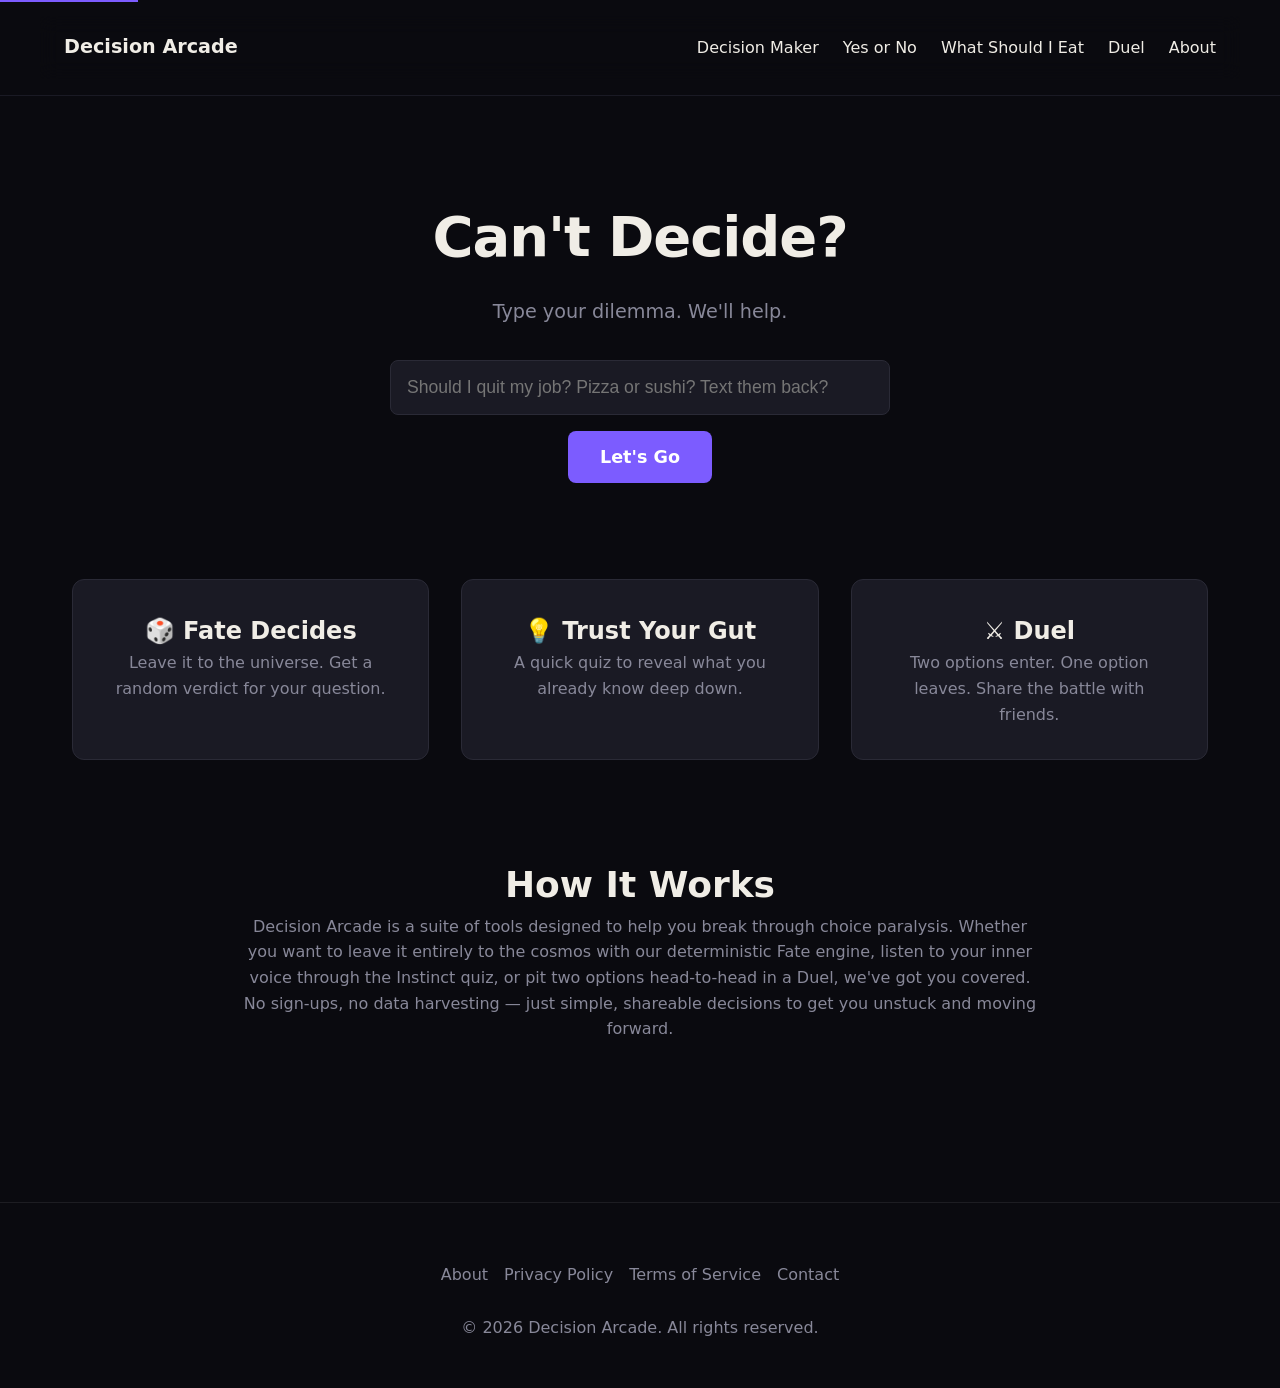
==== index.html @ 9a16ab04 "Initial commit: Decision Arcade static site with pre-monetization ad readiness" ====
<!DOCTYPE html>
<html lang="en">
<head>
    <meta charset="UTF-8">
    <meta name="viewport" content="width=device-width, initial-scale=1.0">
    <title>Decision Arcade — Can't Decide? We'll Fix That</title>
    <meta name="description" content="Free online decision maker. Type your dilemma, pick a mode, and get an instant answer. Shareable results, no sign-up required.">
    <link rel="canonical" href="https://decisionarcade.netlify.app/">
    
    <meta property="og:title" content="Decision Arcade — Can't Decide? We'll Fix That">
    <meta property="og:description" content="Free decision maker tool. Get a random verdict, trust your gut with a quick quiz, or duel two options head-to-head.">
    <meta property="og:type" content="website">
    <meta property="og:url" content="https://decisionarcade.netlify.app/">
    <meta property="og:image" content="https://decisionarcade.netlify.app/assets/og-image.png">
    
    <meta name="twitter:card" content="summary_large_image">
    <meta name="twitter:title" content="Decision Arcade — Can't Decide? We'll Fix That">
    <meta name="twitter:description" content="Free decision maker tool. Get a random verdict, trust your gut with a quick quiz, or duel two options head-to-head.">
    <meta name="twitter:image" content="https://decisionarcade.netlify.app/assets/og-image.png">
    
    <link rel="icon" href="/favicon.svg" type="image/svg+xml">
    <link rel="stylesheet" href="/css/style.css">
    
    <style>
        /* Essential inline styles for structure matching the dark cinematic design */
        body { background-color: #0A0A0F; color: #F0EDE6; font-family: system-ui, -apple-system, sans-serif; margin: 0; padding: 0; line-height: 1.6; }
        a { color: #7C5CFF; text-decoration: none; }
        .skip-link { position: absolute; top: -40px; left: 0; background: #7C5CFF; color: white; padding: 8px; z-index: 100; }
        .skip-link:focus { top: 0; }
        header, footer { padding: 1rem 2rem; border-bottom: 1px solid #1a1a24; }
        footer { border-top: 1px solid #1a1a24; border-bottom: none; text-align: center; padding: 2rem; }
        .site-nav { display: flex; justify-content: space-between; align-items: center; max-width: 1200px; margin: 0 auto; }
        .site-nav .logo { font-weight: bold; font-size: 1.2rem; color: #F0EDE6; }
        .site-nav .links { display: flex; gap: 1.5rem; }
        .site-nav .links a { color: #F0EDE6; }
        main { max-width: 1200px; margin: 0 auto; padding: 2rem; min-height: 80vh; }
        .hero { text-align: center; padding: 4rem 0; }
        .hero h1 { font-size: 3.5rem; margin-bottom: 1rem; color: #F0EDE6; }
        .text-muted { color: #888899; }
        .input-field { background: #1a1a24; border: 1px solid #2a2a36; color: #F0EDE6; padding: 1rem; width: 100%; max-width: 500px; border-radius: 8px; font-size: 1.1rem; margin-bottom: 1rem; min-height: 48px; }
        .btn-primary { background: #7C5CFF; color: white; border: none; padding: 1rem 2rem; border-radius: 8px; font-size: 1.1rem; cursor: pointer; min-height: 48px; font-weight: bold; }
        .btn-primary:hover { background: #6b4de6; }
        .modes-preview { display: grid; grid-template-columns: repeat(auto-fit, minmax(300px, 1fr)); gap: 2rem; padding: 2rem 0; }
        .mode-card { background: #1a1a24; padding: 2rem; border-radius: 12px; text-align: center; transition: transform 0.2s; border: 1px solid #2a2a36; display: block; }
        .mode-card:hover { transform: translateY(-5px); border-color: #7C5CFF; }
        .mode-card h3 { color: #F0EDE6; font-size: 1.5rem; margin-top: 0; }
        .mode-card p { color: #888899; margin-bottom: 0; }
        .how-it-works { text-align: center; max-width: 800px; margin: 4rem auto; }
        @media (max-width: 768px) { .site-nav .links { display: none; } }
    </style>
</head>
<body>
    <a href="#main-content" class="skip-link">Skip to content</a>
    
    <header>
        <nav class="site-nav">
            <a href="/" class="logo">Decision Arcade</a>
            <div class="links">
                <a href="/decision-maker/">Decision Maker</a>
                <a href="/yes-or-no/">Yes or No</a>
                <a href="/what-should-i-eat/">What Should I Eat</a>
                <a href="/duel/">Duel</a>
                <a href="/about/">About</a>
            </div>
            <button class="mobile-nav-toggle" style="display:none; min-height:48px; min-width:48px;" aria-label="Toggle Menu">☰</button>
        </nav>
    </header>

    <main id="main-content">
        <section class="hero">
            <h1>Can't Decide?</h1>
            <p class="text-muted" style="font-size: 1.2rem; margin-bottom: 2rem;">Type your dilemma. We'll help.</p>
            
            <form id="home-form" action="/decision-maker/" method="GET">
                <input type="text" name="q" id="home-input" class="input-field" placeholder="Should I quit my job? Pizza or sushi? Text them back?" required>
                <br>
                <button type="submit" class="btn-primary">Let's Go</button>
            </form>
        </section>

        <div class="ad-slot ad-slot-content">
            
        </div>

        <section class="modes-preview">
            <a href="/decision-maker/" class="mode-card">
                <h3>🎲 Fate Decides</h3>
                <p>Leave it to the universe. Get a random verdict for your question.</p>
            </a>
            
            <a href="/decision-maker/" class="mode-card">
                <h3>💡 Trust Your Gut</h3>
                <p>A quick quiz to reveal what you already know deep down.</p>
            </a>
            
            <a href="/decision-maker/" class="mode-card">
                <h3>⚔️ Duel</h3>
                <p>Two options enter. One option leaves. Share the battle with friends.</p>
            </a>
        </section>

        <section class="how-it-works">
            <h2>How It Works</h2>
            <p class="text-muted">Decision Arcade is a suite of tools designed to help you break through choice paralysis. Whether you want to leave it entirely to the cosmos with our deterministic Fate engine, listen to your inner voice through the Instinct quiz, or pit two options head-to-head in a Duel, we've got you covered. No sign-ups, no data harvesting — just simple, shareable decisions to get you unstuck and moving forward.</p>
        </section>
    </main>

    <div class="ad-slot ad-slot-footer" style="max-width: 1200px; margin: 0 auto 2rem auto;">
        
    </div>

    <footer class="site-footer">
        <div style="margin-bottom: 1rem; display: flex; justify-content: center; gap: 1rem; flex-wrap: wrap;">
            <a href="/about/" style="color: #888899; min-height: 48px; display: inline-flex; align-items: center;">About</a>
            <a href="/privacy/" style="color: #888899; min-height: 48px; display: inline-flex; align-items: center;">Privacy Policy</a>
            <a href="/terms/" style="color: #888899; min-height: 48px; display: inline-flex; align-items: center;">Terms of Service</a>
            <a href="/contact/" style="color: #888899; min-height: 48px; display: inline-flex; align-items: center;">Contact</a>
        </div>
        <p class="text-muted" style="margin: 0;">&copy; 2026 Decision Arcade. All rights reserved.</p>
    </footer>

    <script src="/js/seo.js"></script>
    <script src="/js/app.js"></script>
    <script>
        document.getElementById('home-form').addEventListener('submit', function(e) {
            e.preventDefault();
            const val = document.getElementById('home-input').value;
            if(val) {
                sessionStorage.setItem('da_current_question', val);
                window.location.href = '/decision-maker/';
            }
        });
    </script>
</body>
</html>
---- css/style.css ----
/* css/style.css */
/* Mobile-first responsive stylesheet */
:root {
  --bg: #0A0A0F;
  --surface: #141420;
  --glass: rgba(255,255,255,0.04);
  --glass-border: rgba(255,255,255,0.08);
  --text: #F0EDE6;
  --text-muted: #8A8A9A;
  --accent: #7C5CFF;
  --accent-glow: rgba(124,92,255,0.3);
  --accent-hover: #9B7FFF;
  --success: #4ADE80;
  --danger: #F87171;
}

/* RESET */
*, *::before, *::after {
  box-sizing: border-box;
}

body, h1, h2, h3, p, ul, li {
  margin: 0;
  padding: 0;
}

html {
  scroll-behavior: smooth;
}

body {
  background-color: var(--bg);
  color: var(--text);
  font-family: 'Inter', -apple-system, BlinkMacSystemFont, 'Segoe UI', sans-serif;
  line-height: 1.6;
  font-size: 1rem;
}

img, svg {
  max-width: 100%;
  display: block;
}

a {
  color: inherit;
  text-decoration: none;
}

button {
  cursor: pointer;
  border: none;
  background: transparent;
  font-family: inherit;
  padding: 0;
}

/* TYPOGRAPHY */
h1 {
  font-size: clamp(2rem, 5vw, 3.5rem);
  font-weight: 800;
  letter-spacing: -0.02em;
}

h2 {
  font-size: clamp(1.5rem, 3vw, 2.25rem);
  font-weight: 700;
}

h3 {
  font-size: clamp(1.2rem, 2vw, 1.5rem);
  font-weight: 600;
}

/* LAYOUT CLASSES */
.container {
  max-width: 720px;
  margin: 0 auto;
  padding: 0 1.5rem;
}

.container-wide {
  max-width: 960px;
  margin: 0 auto;
  padding: 0 1.5rem;
}

/* COMPONENTS */
.glass-card {
  background: var(--glass);
  border: 1px solid var(--glass-border);
  border-radius: 16px;
  backdrop-filter: blur(16px);
  padding: 2rem;
}

.btn-primary {
  background: var(--accent);
  color: #fff;
  border-radius: 12px;
  padding: 1rem 2rem;
  min-height: 48px;
  font-weight: 600;
  transition: all 0.2s ease;
}
.btn-primary:hover {
  background: var(--accent-hover);
  box-shadow: 0 0 15px var(--accent-glow);
}

.btn-secondary {
  background: transparent;
  border: 1px solid var(--glass-border);
  color: var(--text);
  border-radius: 12px;
  padding: 1rem 2rem;
  min-height: 48px;
  font-weight: 600;
  transition: all 0.2s ease;
}
.btn-secondary:hover {
  background: var(--glass);
}

.btn-ghost {
  background: none;
  border: none;
  color: var(--accent);
  padding: 0.5rem 1rem;
  font-weight: 600;
}
.btn-ghost:hover {
  text-decoration: underline;
}

.input-field {
  background: var(--surface);
  border: 1px solid var(--glass-border);
  border-radius: 12px;
  padding: 1rem 1.5rem;
  color: var(--text);
  font-size: 1.125rem;
  width: 100%;
  transition: border-color 0.2s ease, box-shadow 0.2s ease;
}
.input-field:focus {
  outline: none;
  border-color: var(--accent);
  box-shadow: 0 0 0 2px var(--accent-glow);
}

.mode-card {
  background: var(--glass);
  border: 1px solid var(--glass-border);
  border-radius: 16px;
  backdrop-filter: blur(16px);
  padding: 1.5rem;
  cursor: pointer;
  transition: transform 0.2s ease, border-color 0.2s ease;
}
.mode-card:hover {
  transform: translateY(-4px);
  border-color: var(--accent);
}

.result-screen {
  text-align: center;
  position: relative;
}
.result-screen::before {
  content: '';
  position: absolute;
  top: 50%;
  left: 50%;
  transform: translate(-50%, -50%);
  width: 200px;
  height: 200px;
  background: var(--accent-glow);
  filter: blur(50px);
  z-index: -1;
  border-radius: 50%;
}

.verdict-text {
  font-size: clamp(2rem, 8vw, 4rem);
  font-weight: 800;
  text-transform: uppercase;
  color: var(--accent);
  margin-bottom: 1rem;
}

.feedback-btn {
  background: var(--surface);
  border: 1px solid var(--glass-border);
  border-radius: 20px;
  padding: 0.5rem 1rem;
  font-size: 0.875rem;
  color: var(--text-muted);
  transition: all 0.2s ease;
}
.feedback-btn:hover {
  background: var(--glass);
  color: var(--text);
}

/* AD SLOTS — Pre-monetization: containers exist in DOM but are visually
   hidden. When an ad network is connected, remove `display:none` and
   restore min-heights. Never add fake ad text or placeholder imagery. */
.ad-slot {
  display: none;          /* hidden until ad network active */
  margin: 0;
  padding: 0;
  border: none;
  background: transparent;
}
.ad-slot-header {
  min-height: 0;
}
.ad-slot-content {
  min-height: 0;
}
.ad-slot-footer {
  min-height: 0;
}

/* NAVIGATION */
.site-nav {
  display: flex;
  justify-content: space-between;
  align-items: center;
  padding: 1rem 1.5rem;
  position: sticky;
  top: 0;
  z-index: 100;
  background: rgba(10, 10, 15, 0.8);
  backdrop-filter: blur(10px);
}
.nav-logo {
  font-weight: 800;
  font-size: 1.25rem;
  color: var(--accent);
  text-decoration: none;
}
.nav-links {
  display: none;
  gap: 1.5rem;
  list-style: none;
}
.nav-toggle {
  display: block;
  width: 48px;
  height: 48px;
  color: var(--text);
  font-size: 1.5rem;
}
.nav-mobile {
  position: fixed;
  top: 0;
  left: 0;
  width: 100%;
  height: 100vh;
  background: var(--bg);
  z-index: 99;
  display: none;
  flex-direction: column;
  align-items: center;
  justify-content: center;
  gap: 2rem;
  list-style: none;
}
.nav-mobile.active {
  display: flex;
}

/* FOOTER */
.site-footer {
  padding: 3rem 1.5rem;
  border-top: 1px solid var(--glass-border);
  color: var(--text-muted);
  margin-top: 4rem;
}
.site-footer-grid {
  display: grid;
  grid-template-columns: repeat(auto-fit, minmax(150px, 1fr));
  gap: 2rem;
  max-width: 960px;
  margin: 0 auto;
}

/* HISTORY */
.history-section {
  margin-top: 2rem;
}
.history-item {
  background: var(--glass);
  border: 1px solid var(--glass-border);
  border-radius: 8px;
  padding: 1rem;
  margin-bottom: 0.5rem;
  display: flex;
  flex-direction: column;
  gap: 0.5rem;
}
.history-clear {
  color: var(--danger);
  font-size: 0.875rem;
  margin-top: 1rem;
}

/* SCREENS */
.screen {
  display: none;
}
.screen.active {
  display: block;
  animation: fadeIn 0.5s ease;
}

/* FAQ */
.faq-section {
  max-width: 720px;
  margin: 0 auto;
}
.faq-item {
  border-bottom: 1px solid var(--glass-border);
}
.faq-question {
  font-weight: 600;
  cursor: pointer;
  padding: 1rem 0;
  display: flex;
  justify-content: space-between;
  align-items: center;
}
.faq-question::after {
  content: '+';
  font-size: 1.5rem;
  color: var(--accent);
}
.faq-item.open .faq-question::after {
  content: '-';
}
.faq-answer {
  padding: 0 0 1rem;
  color: var(--text-muted);
  max-height: 0;
  overflow: hidden;
  transition: max-height 0.3s ease, opacity 0.3s ease;
  opacity: 0;
}
.faq-item.open .faq-answer {
  max-height: 500px;
  opacity: 1;
}

/* CONTENT */
.editorial-section {
  max-width: 720px;
  margin: 3rem auto 0;
  line-height: 1.8;
}
.editorial-section h2 {
  margin-bottom: 1rem;
}
.editorial-section p {
  margin-bottom: 1rem;
  color: var(--text-muted);
}

/* UTILITIES */
.sr-only {
  position: absolute;
  width: 1px;
  height: 1px;
  padding: 0;
  margin: -1px;
  overflow: hidden;
  clip: rect(0, 0, 0, 0);
  white-space: nowrap;
  border-width: 0;
}
.text-accent { color: var(--accent); }
.text-muted { color: var(--text-muted); }
.glow { box-shadow: 0 0 30px var(--accent-glow); }
.fade-in { animation: fadeIn 0.5s ease; }
.scale-in { animation: scaleIn 0.3s ease; }
.toast {
  position: fixed;
  bottom: 2rem;
  left: 50%;
  transform: translateX(-50%) translateY(100px);
  background: var(--surface);
  color: var(--text);
  padding: 1rem 2rem;
  border-radius: 8px;
  border: 1px solid var(--glass-border);
  z-index: 1000;
  opacity: 0;
  transition: transform 0.3s ease, opacity 0.3s ease;
}
.toast.show {
  transform: translateX(-50%) translateY(0);
  opacity: 1;
}

/* ANIMATIONS */
@keyframes fadeIn {
  from { opacity: 0; transform: translateY(10px); }
  to { opacity: 1; transform: translateY(0); }
}
@keyframes scaleIn {
  from { opacity: 0; transform: scale(0.95); }
  to { opacity: 1; transform: scale(1); }
}
@keyframes pulse {
  0%, 100% { opacity: 1; }
  50% { opacity: 0.7; }
}

/* RESPONSIVE */
@media (min-width: 640px) {
  .history-item {
    flex-direction: row;
    align-items: center;
    justify-content: space-between;
  }
}
@media (min-width: 768px) {
  .nav-links { display: flex; }
  .nav-toggle { display: none; }
  .nav-mobile { display: none !important; }
}
@media (min-width: 1024px) {
  .container { padding: 0 2rem; }
  .container-wide { padding: 0 2rem; }
  .glass-card { padding: 3rem; }
}
@media (prefers-reduced-motion: reduce) {
  *, *::before, *::after {
    animation-duration: 0.01ms !important;
    animation-iteration-count: 1 !important;
    transition-duration: 0.01ms !important;
    scroll-behavior: auto !important;
  }
}
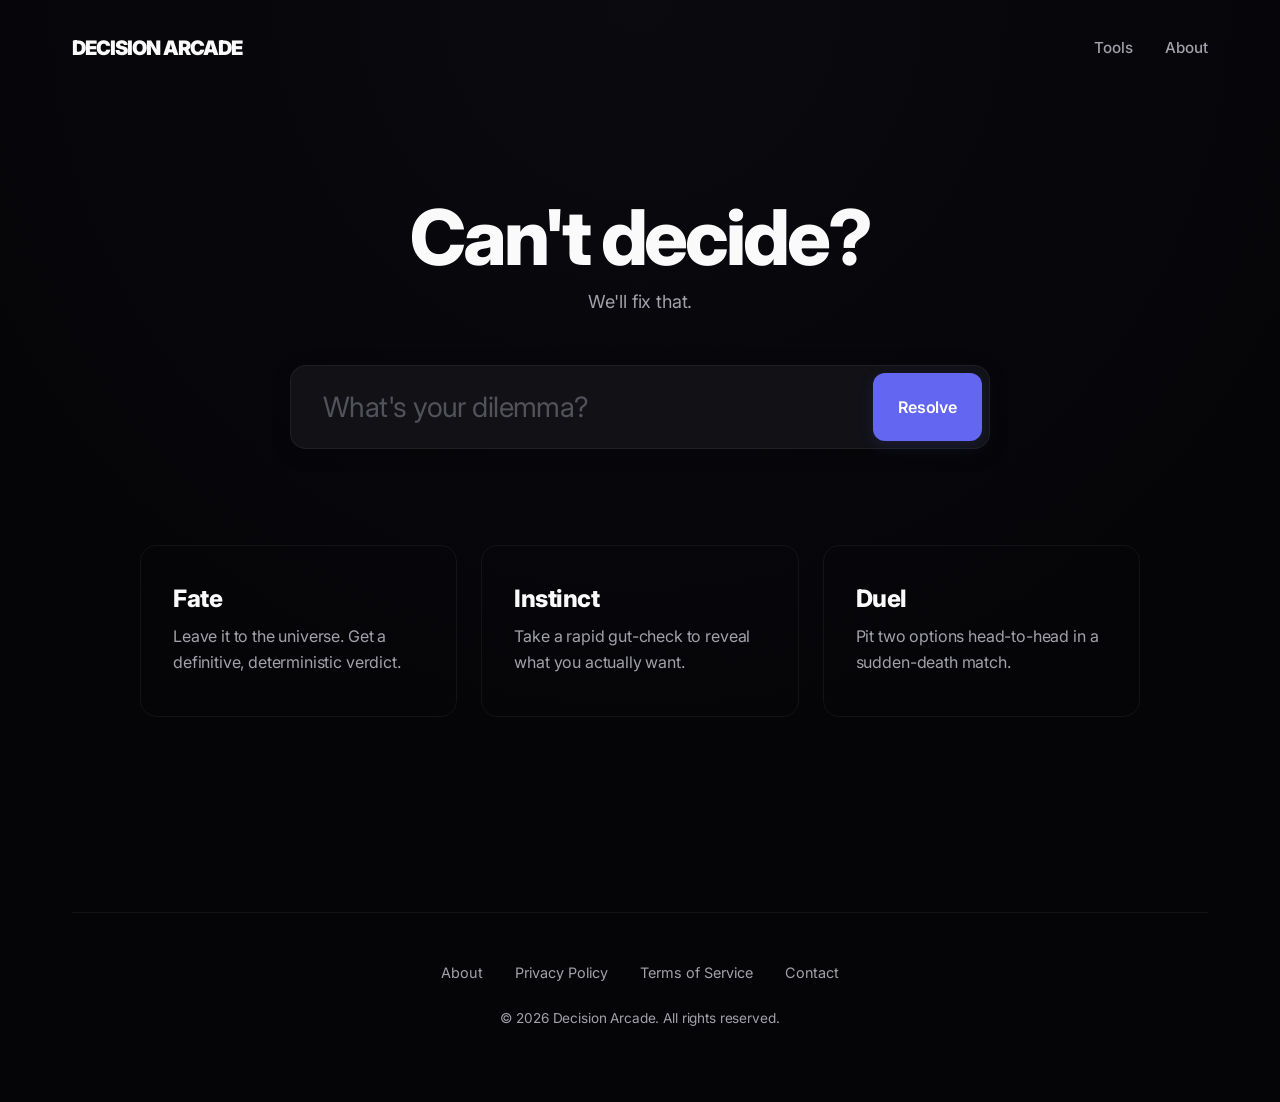
==== commit 5553e2f0: "V2 Cinematic Redesign" ====
--- a/index.html
+++ b/index.html
@@ -3,121 +3,81 @@
 <head>
     <meta charset="UTF-8">
     <meta name="viewport" content="width=device-width, initial-scale=1.0">
-    <title>Decision Arcade — Can't Decide? We'll Fix That</title>
+    <title>Decision Arcade � Can't Decide? We'll Fix That</title>
     <meta name="description" content="Free online decision maker. Type your dilemma, pick a mode, and get an instant answer. Shareable results, no sign-up required.">
     <link rel="canonical" href="https://decisionarcade.netlify.app/">
     
-    <meta property="og:title" content="Decision Arcade — Can't Decide? We'll Fix That">
+    <meta property="og:title" content="Decision Arcade � Can't Decide? We'll Fix That">
     <meta property="og:description" content="Free decision maker tool. Get a random verdict, trust your gut with a quick quiz, or duel two options head-to-head.">
     <meta property="og:type" content="website">
     <meta property="og:url" content="https://decisionarcade.netlify.app/">
-    <meta property="og:image" content="https://decisionarcade.netlify.app/assets/og-image.png">
+    <meta property="og:image" content="https://decisionarcade.netlify.app/assets/og-image.svg">
     
     <meta name="twitter:card" content="summary_large_image">
-    <meta name="twitter:title" content="Decision Arcade — Can't Decide? We'll Fix That">
+    <meta name="twitter:title" content="Decision Arcade � Can't Decide? We'll Fix That">
     <meta name="twitter:description" content="Free decision maker tool. Get a random verdict, trust your gut with a quick quiz, or duel two options head-to-head.">
-    <meta name="twitter:image" content="https://decisionarcade.netlify.app/assets/og-image.png">
+    <meta name="twitter:image" content="https://decisionarcade.netlify.app/assets/og-image.svg">
     
     <link rel="icon" href="/favicon.svg" type="image/svg+xml">
     <link rel="stylesheet" href="/css/style.css">
-    
-    <style>
-        /* Essential inline styles for structure matching the dark cinematic design */
-        body { background-color: #0A0A0F; color: #F0EDE6; font-family: system-ui, -apple-system, sans-serif; margin: 0; padding: 0; line-height: 1.6; }
-        a { color: #7C5CFF; text-decoration: none; }
-        .skip-link { position: absolute; top: -40px; left: 0; background: #7C5CFF; color: white; padding: 8px; z-index: 100; }
-        .skip-link:focus { top: 0; }
-        header, footer { padding: 1rem 2rem; border-bottom: 1px solid #1a1a24; }
-        footer { border-top: 1px solid #1a1a24; border-bottom: none; text-align: center; padding: 2rem; }
-        .site-nav { display: flex; justify-content: space-between; align-items: center; max-width: 1200px; margin: 0 auto; }
-        .site-nav .logo { font-weight: bold; font-size: 1.2rem; color: #F0EDE6; }
-        .site-nav .links { display: flex; gap: 1.5rem; }
-        .site-nav .links a { color: #F0EDE6; }
-        main { max-width: 1200px; margin: 0 auto; padding: 2rem; min-height: 80vh; }
-        .hero { text-align: center; padding: 4rem 0; }
-        .hero h1 { font-size: 3.5rem; margin-bottom: 1rem; color: #F0EDE6; }
-        .text-muted { color: #888899; }
-        .input-field { background: #1a1a24; border: 1px solid #2a2a36; color: #F0EDE6; padding: 1rem; width: 100%; max-width: 500px; border-radius: 8px; font-size: 1.1rem; margin-bottom: 1rem; min-height: 48px; }
-        .btn-primary { background: #7C5CFF; color: white; border: none; padding: 1rem 2rem; border-radius: 8px; font-size: 1.1rem; cursor: pointer; min-height: 48px; font-weight: bold; }
-        .btn-primary:hover { background: #6b4de6; }
-        .modes-preview { display: grid; grid-template-columns: repeat(auto-fit, minmax(300px, 1fr)); gap: 2rem; padding: 2rem 0; }
-        .mode-card { background: #1a1a24; padding: 2rem; border-radius: 12px; text-align: center; transition: transform 0.2s; border: 1px solid #2a2a36; display: block; }
-        .mode-card:hover { transform: translateY(-5px); border-color: #7C5CFF; }
-        .mode-card h3 { color: #F0EDE6; font-size: 1.5rem; margin-top: 0; }
-        .mode-card p { color: #888899; margin-bottom: 0; }
-        .how-it-works { text-align: center; max-width: 800px; margin: 4rem auto; }
-        @media (max-width: 768px) { .site-nav .links { display: none; } }
-    </style>
 </head>
 <body>
-    <a href="#main-content" class="skip-link">Skip to content</a>
-    
-    <header>
-        <nav class="site-nav">
-            <a href="/" class="logo">Decision Arcade</a>
+    <div class="container">
+        <header>
+            <nav class="site-nav reveal">
+                <a href="/" class="logo">Decision Arcade</a>
+                <div class="links">
+                    <a href="/decision-maker/">Tools</a>
+                    <a href="/about/">About</a>
+                </div>
+            </nav>
+        </header>
+
+        <main id="main-content" class="flex-center" style="flex-direction: column; text-align: center; justify-content: center;">
+            <div style="max-width: 800px; width: 100%;">
+                <h1 class="reveal reveal-delay-1" style="margin-bottom: 0.5rem;">Can't decide?</h1>
+                <p class="reveal reveal-delay-1 text-muted" style="margin-bottom: 3rem;">We'll fix that.</p>
+                
+                <form id="home-form" action="/decision-maker/" method="GET" class="reveal reveal-delay-2">
+                    <div style="position: relative; max-width: 700px; margin: 0 auto;">
+                        <input type="text" name="q" id="home-input" class="input-field" placeholder="What's your dilemma?" required autocomplete="off" style="padding-right: 120px;">
+                        <button type="submit" class="btn btn-primary" style="position: absolute; right: 8px; top: 8px; bottom: 8px; padding: 0 1.5rem;">Resolve</button>
+                    </div>
+                </form>
+            </div>
+            
+            <div class="ad-slot ad-slot-content"></div>
+
+            <section class="modes-grid reveal reveal-delay-3" style="margin-top: 6rem; text-align: left;">
+                <a href="/decision-maker/" class="mode-card">
+                    <h3>Fate</h3>
+                    <p>Leave it to the universe. Get a definitive, deterministic verdict.</p>
+                </a>
+                
+                <a href="/decision-maker/" class="mode-card">
+                    <h3>Instinct</h3>
+                    <p>Take a rapid gut-check to reveal what you actually want.</p>
+                </a>
+                
+                <a href="/decision-maker/" class="mode-card">
+                    <h3>Duel</h3>
+                    <p>Pit two options head-to-head in a sudden-death match.</p>
+                </a>
+            </section>
+        </main>
+
+        <div class="ad-slot ad-slot-footer"></div>
+
+        <footer class="site-footer reveal reveal-delay-3">
             <div class="links">
-                <a href="/decision-maker/">Decision Maker</a>
-                <a href="/yes-or-no/">Yes or No</a>
-                <a href="/what-should-i-eat/">What Should I Eat</a>
-                <a href="/duel/">Duel</a>
                 <a href="/about/">About</a>
+                <a href="/privacy/">Privacy Policy</a>
+                <a href="/terms/">Terms of Service</a>
+                <a href="/contact/">Contact</a>
             </div>
-            <button class="mobile-nav-toggle" style="display:none; min-height:48px; min-width:48px;" aria-label="Toggle Menu">☰</button>
-        </nav>
-    </header>
-
-    <main id="main-content">
-        <section class="hero">
-            <h1>Can't Decide?</h1>
-            <p class="text-muted" style="font-size: 1.2rem; margin-bottom: 2rem;">Type your dilemma. We'll help.</p>
-            
-            <form id="home-form" action="/decision-maker/" method="GET">
-                <input type="text" name="q" id="home-input" class="input-field" placeholder="Should I quit my job? Pizza or sushi? Text them back?" required>
-                <br>
-                <button type="submit" class="btn-primary">Let's Go</button>
-            </form>
-        </section>
-
-        <div class="ad-slot ad-slot-content">
-            
-        </div>
-
-        <section class="modes-preview">
-            <a href="/decision-maker/" class="mode-card">
-                <h3>🎲 Fate Decides</h3>
-                <p>Leave it to the universe. Get a random verdict for your question.</p>
-            </a>
-            
-            <a href="/decision-maker/" class="mode-card">
-                <h3>💡 Trust Your Gut</h3>
-                <p>A quick quiz to reveal what you already know deep down.</p>
-            </a>
-            
-            <a href="/decision-maker/" class="mode-card">
-                <h3>⚔️ Duel</h3>
-                <p>Two options enter. One option leaves. Share the battle with friends.</p>
-            </a>
-        </section>
-
-        <section class="how-it-works">
-            <h2>How It Works</h2>
-            <p class="text-muted">Decision Arcade is a suite of tools designed to help you break through choice paralysis. Whether you want to leave it entirely to the cosmos with our deterministic Fate engine, listen to your inner voice through the Instinct quiz, or pit two options head-to-head in a Duel, we've got you covered. No sign-ups, no data harvesting — just simple, shareable decisions to get you unstuck and moving forward.</p>
-        </section>
-    </main>
-
-    <div class="ad-slot ad-slot-footer" style="max-width: 1200px; margin: 0 auto 2rem auto;">
-        
+            <p class="text-muted" style="font-size: 0.85rem;">&copy; 2026 Decision Arcade. All rights reserved.</p>
+        </footer>
     </div>
-
-    <footer class="site-footer">
-        <div style="margin-bottom: 1rem; display: flex; justify-content: center; gap: 1rem; flex-wrap: wrap;">
-            <a href="/about/" style="color: #888899; min-height: 48px; display: inline-flex; align-items: center;">About</a>
-            <a href="/privacy/" style="color: #888899; min-height: 48px; display: inline-flex; align-items: center;">Privacy Policy</a>
-            <a href="/terms/" style="color: #888899; min-height: 48px; display: inline-flex; align-items: center;">Terms of Service</a>
-            <a href="/contact/" style="color: #888899; min-height: 48px; display: inline-flex; align-items: center;">Contact</a>
-        </div>
-        <p class="text-muted" style="margin: 0;">&copy; 2026 Decision Arcade. All rights reserved.</p>
-    </footer>
 
     <script src="/js/seo.js"></script>
     <script src="/js/app.js"></script>
--- a/css/style.css
+++ b/css/style.css
@@ -1,225 +1,220 @@
-/* css/style.css */
-/* Mobile-first responsive stylesheet */
+@import url('https://fonts.googleapis.com/css2?family=Inter:wght@400;500;600;700;800;900&display=swap');
+
 :root {
-  --bg: #0A0A0F;
-  --surface: #141420;
-  --glass: rgba(255,255,255,0.04);
-  --glass-border: rgba(255,255,255,0.08);
-  --text: #F0EDE6;
-  --text-muted: #8A8A9A;
-  --accent: #7C5CFF;
-  --accent-glow: rgba(124,92,255,0.3);
-  --accent-hover: #9B7FFF;
-  --success: #4ADE80;
+  --bg: #050508;
+  --surface: #0A0A0F;
+  --surface-elevated: #111116;
+  --border: rgba(255,255,255,0.06);
+  --border-hover: rgba(255,255,255,0.15);
+  
+  --text-primary: #FAFAFA;
+  --text-secondary: #A1A1AA;
+  --text-tertiary: #52525B;
+  
+  --accent: #6366F1;
+  --accent-glow: rgba(99, 102, 241, 0.15);
+  --accent-hover: #818CF8;
+
+  --success: #34D399;
   --danger: #F87171;
-}
-
-/* RESET */
-*, *::before, *::after {
-  box-sizing: border-box;
-}
-
-body, h1, h2, h3, p, ul, li {
-  margin: 0;
-  padding: 0;
-}
-
-html {
-  scroll-behavior: smooth;
-}
+  
+  --font-base: 'Inter', system-ui, -apple-system, sans-serif;
+  --radius-sm: 8px;
+  --radius-md: 12px;
+  --radius-lg: 16px;
+  
+  --transition-fast: 150ms ease;
+  --transition-smooth: 400ms cubic-bezier(0.16, 1, 0.3, 1);
+}
+
+* { box-sizing: border-box; margin: 0; padding: 0; }
+
+html { scroll-behavior: smooth; }
 
 body {
   background-color: var(--bg);
-  color: var(--text);
-  font-family: 'Inter', -apple-system, BlinkMacSystemFont, 'Segoe UI', sans-serif;
+  color: var(--text-primary);
+  font-family: var(--font-base);
   line-height: 1.6;
+  font-size: 16px;
+  -webkit-font-smoothing: antialiased;
+  -moz-osx-font-smoothing: grayscale;
+  background-image: radial-gradient(circle at 50% 0%, var(--surface) 0%, var(--bg) 70%);
+  background-attachment: fixed;
+  min-height: 100vh;
+}
+
+/* TYPOGRAPHY */
+h1, h2, h3, h4, h5, h6 {
+  font-weight: 800;
+  letter-spacing: -0.04em;
+  line-height: 1.1;
+  color: var(--text-primary);
+}
+
+h1 { font-size: clamp(3rem, 6vw, 5rem); }
+h2 { font-size: clamp(2rem, 4vw, 3rem); letter-spacing: -0.03em; }
+h3 { font-size: clamp(1.25rem, 2vw, 1.75rem); letter-spacing: -0.02em; }
+
+p {
+  color: var(--text-secondary);
+  letter-spacing: -0.01em;
+  margin-bottom: 1.5rem;
+  font-size: 1.125rem;
+}
+
+a {
+  color: var(--accent);
+  text-decoration: none;
+  transition: color var(--transition-fast);
+}
+a:hover { color: var(--accent-hover); }
+
+/* LAYOUT */
+.container {
+  max-width: 1200px;
+  margin: 0 auto;
+  padding: 0 2rem;
+}
+
+main { min-height: 80vh; }
+
+/* CINEMATIC ANIMATIONS */
+@keyframes cinematic-reveal {
+  0% { opacity: 0; filter: blur(10px); transform: translateY(20px) scale(0.98); }
+  100% { opacity: 1; filter: blur(0); transform: translateY(0) scale(1); }
+}
+
+@keyframes fade-in-up {
+  0% { opacity: 0; transform: translateY(15px); }
+  100% { opacity: 1; transform: translateY(0); }
+}
+
+.reveal { animation: cinematic-reveal 1s var(--transition-smooth) forwards; opacity: 0; }
+.reveal-delay-1 { animation-delay: 200ms; }
+.reveal-delay-2 { animation-delay: 400ms; }
+.reveal-delay-3 { animation-delay: 600ms; }
+
+/* INPUT FIELD */
+.input-field {
+  background: var(--surface-elevated);
+  border: 1px solid var(--border);
+  color: var(--text-primary);
+  padding: 1.5rem 2rem;
+  width: 100%;
+  max-width: 700px;
+  border-radius: var(--radius-lg);
+  font-size: clamp(1.25rem, 3vw, 1.75rem);
+  font-family: var(--font-base);
+  font-weight: 500;
+  letter-spacing: -0.02em;
+  transition: all var(--transition-smooth);
+  outline: none;
+  box-shadow: 0 4px 20px rgba(0,0,0,0.2);
+}
+.input-field::placeholder { color: var(--text-tertiary); font-weight: 400; }
+.input-field:focus {
+  border-color: var(--accent);
+  background: var(--surface);
+  box-shadow: 0 0 0 1px var(--accent), 0 0 40px var(--accent-glow);
+}
+
+/* BUTTONS */
+.btn {
+  display: inline-flex;
+  align-items: center;
+  justify-content: center;
+  padding: 1rem 2rem;
+  border-radius: var(--radius-md);
+  font-family: var(--font-base);
+  font-weight: 600;
   font-size: 1rem;
-}
-
-img, svg {
-  max-width: 100%;
-  display: block;
-}
-
-a {
-  color: inherit;
-  text-decoration: none;
-}
-
-button {
+  letter-spacing: -0.01em;
   cursor: pointer;
-  border: none;
-  background: transparent;
-  font-family: inherit;
-  padding: 0;
-}
-
-/* TYPOGRAPHY */
-h1 {
-  font-size: clamp(2rem, 5vw, 3.5rem);
-  font-weight: 800;
-  letter-spacing: -0.02em;
-}
-
-h2 {
-  font-size: clamp(1.5rem, 3vw, 2.25rem);
-  font-weight: 700;
-}
-
-h3 {
-  font-size: clamp(1.2rem, 2vw, 1.5rem);
-  font-weight: 600;
-}
-
-/* LAYOUT CLASSES */
-.container {
-  max-width: 720px;
-  margin: 0 auto;
-  padding: 0 1.5rem;
-}
-
-.container-wide {
-  max-width: 960px;
-  margin: 0 auto;
-  padding: 0 1.5rem;
-}
-
-/* COMPONENTS */
-.glass-card {
-  background: var(--glass);
-  border: 1px solid var(--glass-border);
-  border-radius: 16px;
-  backdrop-filter: blur(16px);
-  padding: 2rem;
-}
-
+  transition: all var(--transition-fast);
+  outline: none;
+  border: 1px solid transparent;
+}
 .btn-primary {
   background: var(--accent);
   color: #fff;
-  border-radius: 12px;
-  padding: 1rem 2rem;
-  min-height: 48px;
-  font-weight: 600;
-  transition: all 0.2s ease;
+  box-shadow: 0 4px 15px var(--accent-glow);
 }
 .btn-primary:hover {
   background: var(--accent-hover);
-  box-shadow: 0 0 15px var(--accent-glow);
-}
+  transform: translateY(-2px);
+  box-shadow: 0 6px 20px rgba(99, 102, 241, 0.25);
+}
+.btn-primary:active { transform: translateY(0); }
 
 .btn-secondary {
+  background: var(--surface-elevated);
+  border-color: var(--border);
+  color: var(--text-primary);
+}
+.btn-secondary:hover {
+  background: var(--surface);
+  border-color: var(--border-hover);
+}
+
+.btn-outline {
   background: transparent;
-  border: 1px solid var(--glass-border);
-  color: var(--text);
-  border-radius: 12px;
-  padding: 1rem 2rem;
-  min-height: 48px;
-  font-weight: 600;
-  transition: all 0.2s ease;
-}
-.btn-secondary:hover {
-  background: var(--glass);
+  border-color: var(--border);
+  color: var(--text-primary);
+}
+.btn-outline:hover {
+  border-color: var(--border-hover);
+  background: rgba(255,255,255,0.02);
 }
 
 .btn-ghost {
-  background: none;
-  border: none;
-  color: var(--accent);
-  padding: 0.5rem 1rem;
-  font-weight: 600;
+  background: transparent;
+  color: var(--text-secondary);
 }
 .btn-ghost:hover {
-  text-decoration: underline;
-}
-
-.input-field {
-  background: var(--surface);
-  border: 1px solid var(--glass-border);
-  border-radius: 12px;
-  padding: 1rem 1.5rem;
-  color: var(--text);
-  font-size: 1.125rem;
+  color: var(--text-primary);
+  background: rgba(255,255,255,0.03);
+}
+
+/* MODE CARDS */
+.modes-grid {
+  display: grid;
+  grid-template-columns: repeat(auto-fit, minmax(300px, 1fr));
+  gap: 1.5rem;
   width: 100%;
-  transition: border-color 0.2s ease, box-shadow 0.2s ease;
-}
-.input-field:focus {
-  outline: none;
-  border-color: var(--accent);
-  box-shadow: 0 0 0 2px var(--accent-glow);
-}
-
+  max-width: 1000px;
+  margin: 0 auto;
+}
 .mode-card {
-  background: var(--glass);
-  border: 1px solid var(--glass-border);
-  border-radius: 16px;
-  backdrop-filter: blur(16px);
-  padding: 1.5rem;
+  background: transparent;
+  border: 1px solid var(--border);
+  border-radius: var(--radius-lg);
+  padding: 2.5rem 2rem;
+  text-align: left;
+  transition: all var(--transition-smooth);
   cursor: pointer;
-  transition: transform 0.2s ease, border-color 0.2s ease;
+  display: flex;
+  flex-direction: column;
+  height: 100%;
 }
 .mode-card:hover {
+  border-color: rgba(99, 102, 241, 0.4);
+  background: rgba(99, 102, 241, 0.02);
   transform: translateY(-4px);
-  border-color: var(--accent);
-}
-
-.result-screen {
-  text-align: center;
-  position: relative;
-}
-.result-screen::before {
-  content: '';
-  position: absolute;
-  top: 50%;
-  left: 50%;
-  transform: translate(-50%, -50%);
-  width: 200px;
-  height: 200px;
-  background: var(--accent-glow);
-  filter: blur(50px);
-  z-index: -1;
-  border-radius: 50%;
-}
-
-.verdict-text {
-  font-size: clamp(2rem, 8vw, 4rem);
-  font-weight: 800;
-  text-transform: uppercase;
-  color: var(--accent);
-  margin-bottom: 1rem;
-}
-
-.feedback-btn {
-  background: var(--surface);
-  border: 1px solid var(--glass-border);
-  border-radius: 20px;
-  padding: 0.5rem 1rem;
-  font-size: 0.875rem;
-  color: var(--text-muted);
-  transition: all 0.2s ease;
-}
-.feedback-btn:hover {
-  background: var(--glass);
-  color: var(--text);
-}
-
-/* AD SLOTS — Pre-monetization: containers exist in DOM but are visually
-   hidden. When an ad network is connected, remove `display:none` and
-   restore min-heights. Never add fake ad text or placeholder imagery. */
-.ad-slot {
-  display: none;          /* hidden until ad network active */
+  box-shadow: 0 10px 30px rgba(0,0,0,0.2);
+}
+.mode-card h3 {
+  font-size: 1.5rem;
+  color: var(--text-primary);
+  margin-bottom: 0.75rem;
+  display: flex;
+  align-items: center;
+  gap: 0.5rem;
+}
+.mode-card p {
+  font-size: 1rem;
   margin: 0;
-  padding: 0;
-  border: none;
-  background: transparent;
-}
-.ad-slot-header {
-  min-height: 0;
-}
-.ad-slot-content {
-  min-height: 0;
-}
-.ad-slot-footer {
-  min-height: 0;
+  color: var(--text-secondary);
 }
 
 /* NAVIGATION */
@@ -227,215 +222,115 @@
   display: flex;
   justify-content: space-between;
   align-items: center;
-  padding: 1rem 1.5rem;
-  position: sticky;
-  top: 0;
-  z-index: 100;
-  background: rgba(10, 10, 15, 0.8);
-  backdrop-filter: blur(10px);
-}
-.nav-logo {
-  font-weight: 800;
+  padding: 2rem 0;
+}
+.site-nav .logo {
+  font-weight: 900;
   font-size: 1.25rem;
-  color: var(--accent);
-  text-decoration: none;
-}
-.nav-links {
-  display: none;
-  gap: 1.5rem;
-  list-style: none;
-}
-.nav-toggle {
-  display: block;
-  width: 48px;
-  height: 48px;
-  color: var(--text);
-  font-size: 1.5rem;
-}
-.nav-mobile {
-  position: fixed;
-  top: 0;
-  left: 0;
-  width: 100%;
-  height: 100vh;
-  background: var(--bg);
-  z-index: 99;
-  display: none;
+  color: var(--text-primary);
+  letter-spacing: -0.05em;
+  text-transform: uppercase;
+}
+.site-nav .links {
+  display: flex;
+  gap: 2rem;
+}
+.site-nav .links a {
+  color: var(--text-secondary);
+  font-weight: 500;
+  font-size: 0.95rem;
+}
+.site-nav .links a:hover {
+  color: var(--text-primary);
+}
+
+/* FOOTER */
+.site-footer {
+  border-top: 1px solid var(--border);
+  padding: 3rem 0;
+  margin-top: 6rem;
+  text-align: center;
+}
+.site-footer .links {
+  display: flex;
+  justify-content: center;
+  gap: 2rem;
+  margin-bottom: 1.5rem;
+  flex-wrap: wrap;
+}
+.site-footer .links a {
+  color: var(--text-secondary);
+  font-size: 0.9rem;
+}
+.site-footer .links a:hover { color: var(--text-primary); }
+
+/* SCREEN STATES */
+.screen { display: none; opacity: 0; }
+.screen.active { 
+  display: block; 
+  animation: fade-in-up 0.6s var(--transition-smooth) forwards; 
+}
+
+/* RESULTS */
+.verdict-result {
+  display: flex;
   flex-direction: column;
   align-items: center;
   justify-content: center;
-  gap: 2rem;
-  list-style: none;
-}
-.nav-mobile.active {
-  display: flex;
-}
-
-/* FOOTER */
-.site-footer {
-  padding: 3rem 1.5rem;
-  border-top: 1px solid var(--glass-border);
-  color: var(--text-muted);
-  margin-top: 4rem;
-}
-.site-footer-grid {
-  display: grid;
-  grid-template-columns: repeat(auto-fit, minmax(150px, 1fr));
-  gap: 2rem;
-  max-width: 960px;
-  margin: 0 auto;
-}
-
-/* HISTORY */
-.history-section {
-  margin-top: 2rem;
-}
-.history-item {
-  background: var(--glass);
-  border: 1px solid var(--glass-border);
-  border-radius: 8px;
-  padding: 1rem;
-  margin-bottom: 0.5rem;
-  display: flex;
-  flex-direction: column;
-  gap: 0.5rem;
-}
-.history-clear {
-  color: var(--danger);
-  font-size: 0.875rem;
-  margin-top: 1rem;
-}
-
-/* SCREENS */
-.screen {
-  display: none;
-}
-.screen.active {
-  display: block;
-  animation: fadeIn 0.5s ease;
-}
-
-/* FAQ */
-.faq-section {
-  max-width: 720px;
-  margin: 0 auto;
-}
-.faq-item {
-  border-bottom: 1px solid var(--glass-border);
-}
-.faq-question {
-  font-weight: 600;
-  cursor: pointer;
-  padding: 1rem 0;
-  display: flex;
-  justify-content: space-between;
-  align-items: center;
-}
-.faq-question::after {
-  content: '+';
+  min-height: 50vh;
+  padding: 2rem 0;
+}
+.verdict-text {
+  font-size: clamp(3rem, 10vw, 8rem);
+  font-weight: 900;
+  letter-spacing: -0.05em;
+  text-transform: uppercase;
+  color: var(--text-primary);
+  line-height: 1;
+  margin-bottom: 1rem;
+  text-shadow: 0 0 40px var(--accent-glow);
+  background: linear-gradient(to bottom right, #fff, #a5b4fc);
+  -webkit-background-clip: text;
+  -webkit-text-fill-color: transparent;
+}
+.verdict-tagline {
   font-size: 1.5rem;
   color: var(--accent);
-}
-.faq-item.open .faq-question::after {
-  content: '-';
-}
-.faq-answer {
-  padding: 0 0 1rem;
-  color: var(--text-muted);
-  max-height: 0;
-  overflow: hidden;
-  transition: max-height 0.3s ease, opacity 0.3s ease;
-  opacity: 0;
-}
-.faq-item.open .faq-answer {
-  max-height: 500px;
-  opacity: 1;
-}
-
-/* CONTENT */
-.editorial-section {
-  max-width: 720px;
-  margin: 3rem auto 0;
-  line-height: 1.8;
-}
-.editorial-section h2 {
   margin-bottom: 1rem;
-}
-.editorial-section p {
-  margin-bottom: 1rem;
-  color: var(--text-muted);
-}
+  font-weight: 600;
+}
+.verdict-explanation {
+  max-width: 600px;
+  font-size: 1.125rem;
+  margin: 0 auto 2rem;
+}
+
+/* AD SLOTS � Pre-monetization */
+.ad-slot {
+  display: none;
+  margin: 0; padding: 0; border: none; background: transparent;
+}
+.ad-slot-header { min-height: 0; }
+.ad-slot-content { min-height: 0; }
+.ad-slot-footer { min-height: 0; }
 
 /* UTILITIES */
-.sr-only {
-  position: absolute;
-  width: 1px;
-  height: 1px;
-  padding: 0;
-  margin: -1px;
-  overflow: hidden;
-  clip: rect(0, 0, 0, 0);
-  white-space: nowrap;
-  border-width: 0;
-}
+.text-center { text-align: center; }
+.text-muted { color: var(--text-secondary); }
 .text-accent { color: var(--accent); }
-.text-muted { color: var(--text-muted); }
-.glow { box-shadow: 0 0 30px var(--accent-glow); }
-.fade-in { animation: fadeIn 0.5s ease; }
-.scale-in { animation: scaleIn 0.3s ease; }
-.toast {
-  position: fixed;
-  bottom: 2rem;
-  left: 50%;
-  transform: translateX(-50%) translateY(100px);
-  background: var(--surface);
-  color: var(--text);
-  padding: 1rem 2rem;
-  border-radius: 8px;
-  border: 1px solid var(--glass-border);
-  z-index: 1000;
-  opacity: 0;
-  transition: transform 0.3s ease, opacity 0.3s ease;
-}
-.toast.show {
-  transform: translateX(-50%) translateY(0);
-  opacity: 1;
-}
-
-/* ANIMATIONS */
-@keyframes fadeIn {
-  from { opacity: 0; transform: translateY(10px); }
-  to { opacity: 1; transform: translateY(0); }
-}
-@keyframes scaleIn {
-  from { opacity: 0; transform: scale(0.95); }
-  to { opacity: 1; transform: scale(1); }
-}
-@keyframes pulse {
-  0%, 100% { opacity: 1; }
-  50% { opacity: 0.7; }
-}
+.flex-center { display: flex; align-items: center; justify-content: center; }
 
 /* RESPONSIVE */
-@media (min-width: 640px) {
-  .history-item {
-    flex-direction: row;
-    align-items: center;
-    justify-content: space-between;
-  }
-}
-@media (min-width: 768px) {
-  .nav-links { display: flex; }
-  .nav-toggle { display: none; }
-  .nav-mobile { display: none !important; }
-}
-@media (min-width: 1024px) {
-  .container { padding: 0 2rem; }
-  .container-wide { padding: 0 2rem; }
-  .glass-card { padding: 3rem; }
-}
+@media (max-width: 768px) {
+  .site-nav .links { display: none; }
+  .input-field { padding: 1.25rem 1.5rem; font-size: 1.125rem; }
+  .modes-grid { grid-template-columns: 1fr; }
+  .btn { width: 100%; margin-bottom: 0.5rem; }
+  .action-buttons { flex-direction: column; width: 100%; max-width: 300px; margin: 0 auto; }
+}
+
 @media (prefers-reduced-motion: reduce) {
-  *, *::before, *::after {
+  *, ::before, ::after {
     animation-duration: 0.01ms !important;
     animation-iteration-count: 1 !important;
     transition-duration: 0.01ms !important;
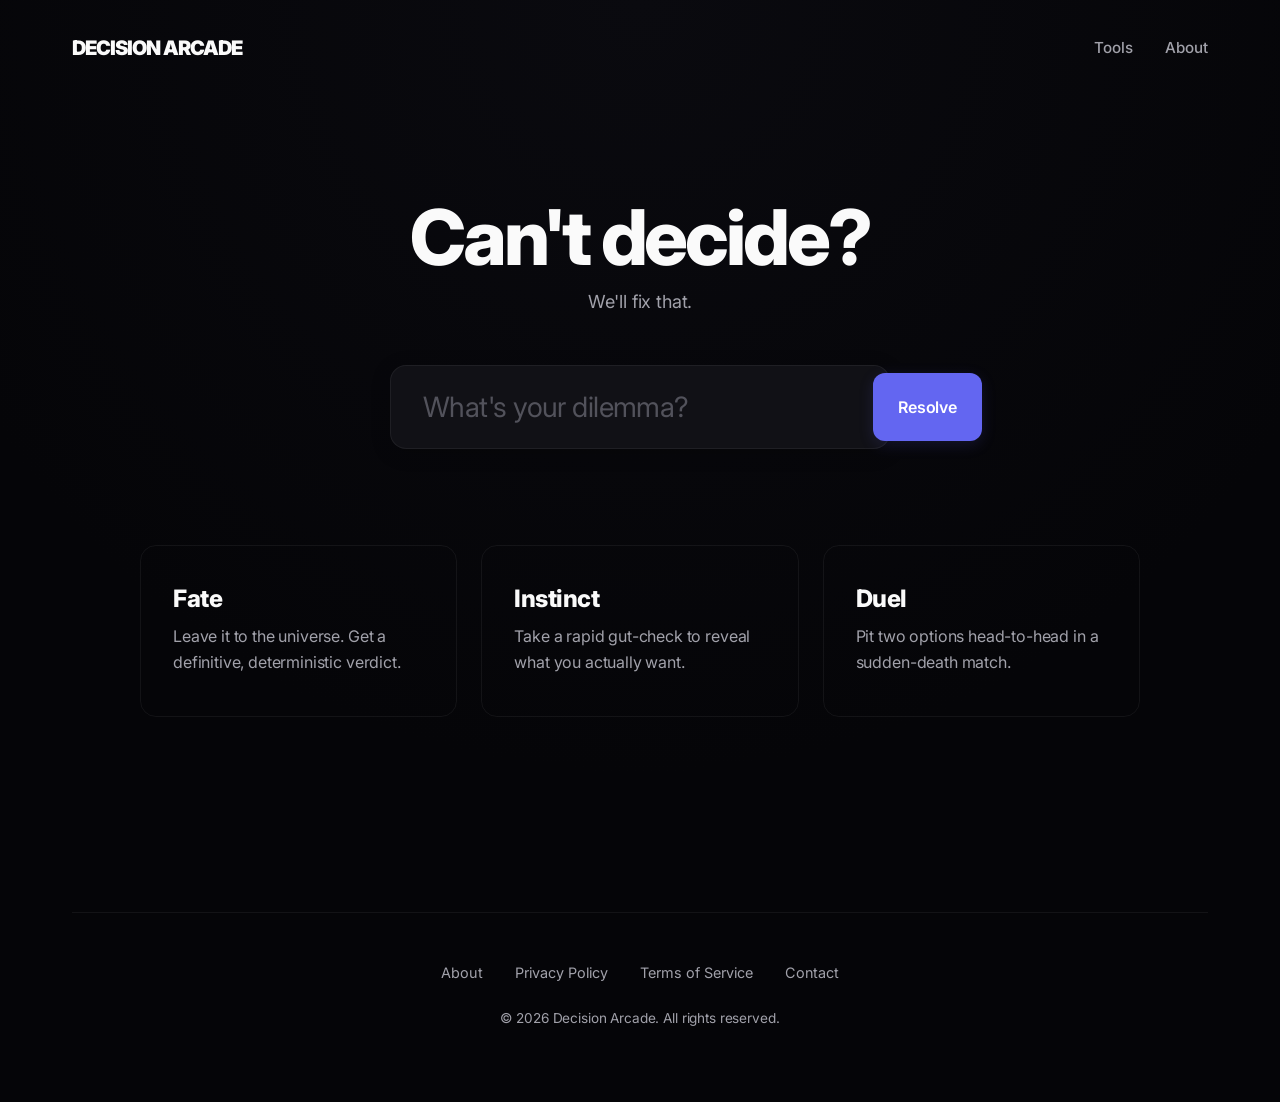
==== commit a6949e12: "V3 Intelligence Layer: Classification V2, Tone Engine, Local Pattern Insights, Dynamic Loading" ====
--- a/index.html
+++ b/index.html
@@ -1,6 +1,7 @@
 <!DOCTYPE html>
 <html lang="en">
 <head>
+    <script async src="https://pagead2.googlesyndication.com/pagead/js/adsbygoogle.js?client=ca-pub-5401678251896562" crossorigin="anonymous"></script>
     <meta charset="UTF-8">
     <meta name="viewport" content="width=device-width, initial-scale=1.0">
     <title>Decision Arcade � Can't Decide? We'll Fix That</title>
@@ -73,13 +74,14 @@
                 <a href="/about/">About</a>
                 <a href="/privacy/">Privacy Policy</a>
                 <a href="/terms/">Terms of Service</a>
-                <a href="/contact/">Contact</a>
+                <a href="mailto:studiolaurent15@gmail.com">Contact</a>
             </div>
             <p class="text-muted" style="font-size: 0.85rem;">&copy; 2026 Decision Arcade. All rights reserved.</p>
         </footer>
     </div>
 
     <script src="/js/seo.js"></script>
+    <script src="/js/animations.js"></script>
     <script src="/js/app.js"></script>
     <script>
         document.getElementById('home-form').addEventListener('submit', function(e) {
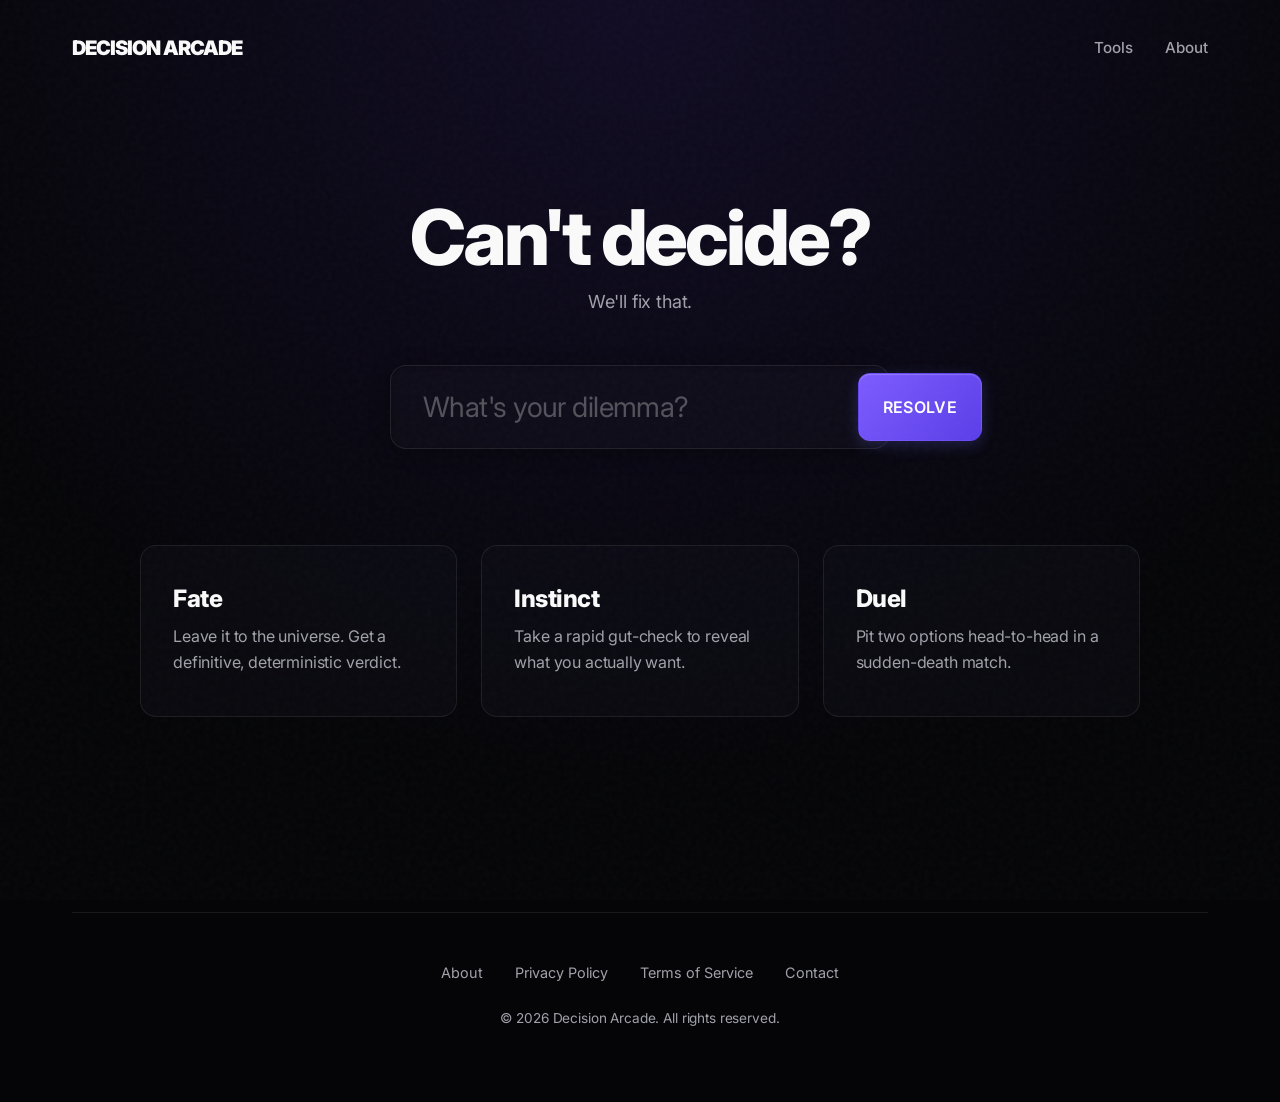
==== commit 64cd0c21: "SEO & ASO 10/10 Optimization & V3 Cinematic UI Polish" ====
--- a/index.html
+++ b/index.html
@@ -21,6 +21,13 @@
     
     <link rel="icon" href="/favicon.svg" type="image/svg+xml">
     <link rel="stylesheet" href="/css/style.css">
+    <link rel="preconnect" href="https://fonts.googleapis.com">
+    <link rel="preconnect" href="https://fonts.gstatic.com" crossorigin>
+    <link href="https://fonts.googleapis.com/css2?family=Inter:wght@400;500;600;800&display=swap" rel="stylesheet">
+    <meta name="theme-color" content="#050508">
+    <link rel="manifest" href="/manifest.json">
+    <meta name="apple-mobile-web-app-capable" content="yes">
+    <link rel="apple-touch-icon" href="/favicon.svg">
 </head>
 <body>
     <div class="container">
--- a/css/style.css
+++ b/css/style.css
@@ -1,18 +1,17 @@
-@import url('https://fonts.googleapis.com/css2?family=Inter:wght@400;500;600;700;800;900&display=swap');
-
 :root {
   --bg: #050508;
-  --surface: #0A0A0F;
-  --surface-elevated: #111116;
-  --border: rgba(255,255,255,0.06);
-  --border-hover: rgba(255,255,255,0.15);
+  --surface: rgba(20, 20, 32, 0.6);
+  --surface-elevated: rgba(30, 30, 42, 0.8);
+  
+  --border: rgba(255,255,255,0.08);
+  --border-hover: rgba(255,255,255,0.2);
   
   --text-primary: #FAFAFA;
   --text-secondary: #A1A1AA;
   --text-tertiary: #52525B;
   
   --accent: #6366F1;
-  --accent-glow: rgba(99, 102, 241, 0.15);
+  --accent-glow: rgba(99, 102, 241, 0.25);
   --accent-hover: #818CF8;
 
   --success: #34D399;
@@ -24,7 +23,7 @@
   --radius-lg: 16px;
   
   --transition-fast: 150ms ease;
-  --transition-smooth: 400ms cubic-bezier(0.16, 1, 0.3, 1);
+  --transition-smooth: 500ms cubic-bezier(0.25, 0.46, 0.45, 0.94);
 }
 
 * { box-sizing: border-box; margin: 0; padding: 0; }
@@ -39,9 +38,20 @@
   font-size: 16px;
   -webkit-font-smoothing: antialiased;
   -moz-osx-font-smoothing: grayscale;
-  background-image: radial-gradient(circle at 50% 0%, var(--surface) 0%, var(--bg) 70%);
+  background-image: radial-gradient(circle at 50% 0%, #110c24 0%, var(--bg) 70%);
   background-attachment: fixed;
   min-height: 100vh;
+  position: relative;
+}
+
+body::before {
+  content: "";
+  position: fixed;
+  top: 0; left: 0; width: 100vw; height: 100vh;
+  background-image: url("data:image/svg+xml,%3Csvg viewBox='0 0 200 200' xmlns='http://www.w3.org/2000/svg'%3E%3Cfilter id='noiseFilter'%3E%3CfeTurbulence type='fractalNoise' baseFrequency='0.85' numOctaves='3' stitchTiles='stitch'/%3E%3C/filter%3E%3Crect width='100%25' height='100%25' filter='url(%23noiseFilter)'/%3E%3C/svg%3E");
+  opacity: 0.03;
+  pointer-events: none;
+  z-index: 9999;
 }
 
 /* TYPOGRAPHY */
@@ -75,13 +85,15 @@
   max-width: 1200px;
   margin: 0 auto;
   padding: 0 2rem;
+  position: relative;
+  z-index: 1;
 }
 
 main { min-height: 80vh; }
 
 /* CINEMATIC ANIMATIONS */
 @keyframes cinematic-reveal {
-  0% { opacity: 0; filter: blur(10px); transform: translateY(20px) scale(0.98); }
+  0% { opacity: 0; filter: blur(15px); transform: translateY(30px) scale(0.95); }
   100% { opacity: 1; filter: blur(0); transform: translateY(0) scale(1); }
 }
 
@@ -97,8 +109,9 @@
 
 /* INPUT FIELD */
 .input-field {
-  background: var(--surface-elevated);
+  background: rgba(255, 255, 255, 0.02);
   border: 1px solid var(--border);
+  backdrop-filter: blur(12px);
   color: var(--text-primary);
   padding: 1.5rem 2rem;
   width: 100%;
@@ -110,13 +123,13 @@
   letter-spacing: -0.02em;
   transition: all var(--transition-smooth);
   outline: none;
-  box-shadow: 0 4px 20px rgba(0,0,0,0.2);
+  box-shadow: inset 0 2px 4px rgba(0,0,0,0.2), 0 4px 20px rgba(0,0,0,0.4);
 }
 .input-field::placeholder { color: var(--text-tertiary); font-weight: 400; }
 .input-field:focus {
+  background: rgba(255, 255, 255, 0.04);
   border-color: var(--accent);
-  background: var(--surface);
-  box-shadow: 0 0 0 1px var(--accent), 0 0 40px var(--accent-glow);
+  box-shadow: inset 0 2px 4px rgba(0,0,0,0.2), 0 0 0 1px var(--accent), 0 0 30px var(--accent-glow);
 }
 
 /* BUTTONS */
@@ -124,37 +137,39 @@
   display: inline-flex;
   align-items: center;
   justify-content: center;
-  padding: 1rem 2rem;
+  padding: 1rem 2.5rem;
   border-radius: var(--radius-md);
   font-family: var(--font-base);
   font-weight: 600;
   font-size: 1rem;
-  letter-spacing: -0.01em;
+  letter-spacing: 0.02em;
   cursor: pointer;
-  transition: all var(--transition-fast);
+  transition: all var(--transition-smooth);
   outline: none;
   border: 1px solid transparent;
+  text-transform: uppercase;
 }
 .btn-primary {
-  background: var(--accent);
+  background: linear-gradient(135deg, #7C5CFF 0%, #5B3EE8 100%);
   color: #fff;
-  box-shadow: 0 4px 15px var(--accent-glow);
+  box-shadow: 0 4px 15px var(--accent-glow), inset 0 1px 1px rgba(255,255,255,0.2);
 }
 .btn-primary:hover {
-  background: var(--accent-hover);
+  transform: translateY(-3px);
+  box-shadow: 0 8px 25px rgba(99, 102, 241, 0.4), inset 0 1px 1px rgba(255,255,255,0.2);
+}
+.btn-primary:active { transform: translateY(0); }
+
+.btn-secondary {
+  background: rgba(255, 255, 255, 0.05);
+  backdrop-filter: blur(8px);
+  border-color: var(--border);
+  color: var(--text-primary);
+}
+.btn-secondary:hover {
+  background: rgba(255, 255, 255, 0.08);
+  border-color: var(--border-hover);
   transform: translateY(-2px);
-  box-shadow: 0 6px 20px rgba(99, 102, 241, 0.25);
-}
-.btn-primary:active { transform: translateY(0); }
-
-.btn-secondary {
-  background: var(--surface-elevated);
-  border-color: var(--border);
-  color: var(--text-primary);
-}
-.btn-secondary:hover {
-  background: var(--surface);
-  border-color: var(--border-hover);
 }
 
 .btn-outline {
@@ -164,7 +179,8 @@
 }
 .btn-outline:hover {
   border-color: var(--border-hover);
-  background: rgba(255,255,255,0.02);
+  background: rgba(255,255,255,0.03);
+  transform: translateY(-2px);
 }
 
 .btn-ghost {
@@ -173,7 +189,7 @@
 }
 .btn-ghost:hover {
   color: var(--text-primary);
-  background: rgba(255,255,255,0.03);
+  background: rgba(255,255,255,0.05);
 }
 
 /* MODE CARDS */
@@ -186,7 +202,8 @@
   margin: 0 auto;
 }
 .mode-card {
-  background: transparent;
+  background: rgba(20, 20, 32, 0.3);
+  backdrop-filter: blur(12px);
   border: 1px solid var(--border);
   border-radius: var(--radius-lg);
   padding: 2.5rem 2rem;
@@ -198,10 +215,10 @@
   height: 100%;
 }
 .mode-card:hover {
-  border-color: rgba(99, 102, 241, 0.4);
-  background: rgba(99, 102, 241, 0.02);
-  transform: translateY(-4px);
-  box-shadow: 0 10px 30px rgba(0,0,0,0.2);
+  border-color: rgba(99, 102, 241, 0.5);
+  background: rgba(99, 102, 241, 0.03);
+  transform: translateY(-6px);
+  box-shadow: 0 15px 35px rgba(0,0,0,0.4), inset 0 0 20px var(--accent-glow);
 }
 .mode-card h3 {
   font-size: 1.5rem;
@@ -242,6 +259,7 @@
 }
 .site-nav .links a:hover {
   color: var(--text-primary);
+  text-shadow: 0 0 10px rgba(255,255,255,0.3);
 }
 
 /* FOOTER */
@@ -286,10 +304,10 @@
   letter-spacing: -0.05em;
   text-transform: uppercase;
   color: var(--text-primary);
-  line-height: 1;
+  line-height: 1.1;
   margin-bottom: 1rem;
-  text-shadow: 0 0 40px var(--accent-glow);
-  background: linear-gradient(to bottom right, #fff, #a5b4fc);
+  text-shadow: 0 0 60px var(--accent-glow), 0 0 20px rgba(255,255,255,0.1);
+  background: linear-gradient(135deg, #ffffff 0%, #a5b4fc 100%);
   -webkit-background-clip: text;
   -webkit-text-fill-color: transparent;
 }
@@ -298,6 +316,7 @@
   color: var(--accent);
   margin-bottom: 1rem;
   font-weight: 600;
+  letter-spacing: -0.01em;
 }
 .verdict-explanation {
   max-width: 600px;
@@ -305,7 +324,7 @@
   margin: 0 auto 2rem;
 }
 
-/* AD SLOTS � Pre-monetization */
+/* AD SLOTS - Pre-monetization */
 .ad-slot {
   display: none;
   margin: 0; padding: 0; border: none; background: transparent;
@@ -336,4 +355,4 @@
     transition-duration: 0.01ms !important;
     scroll-behavior: auto !important;
   }
-}
+}
